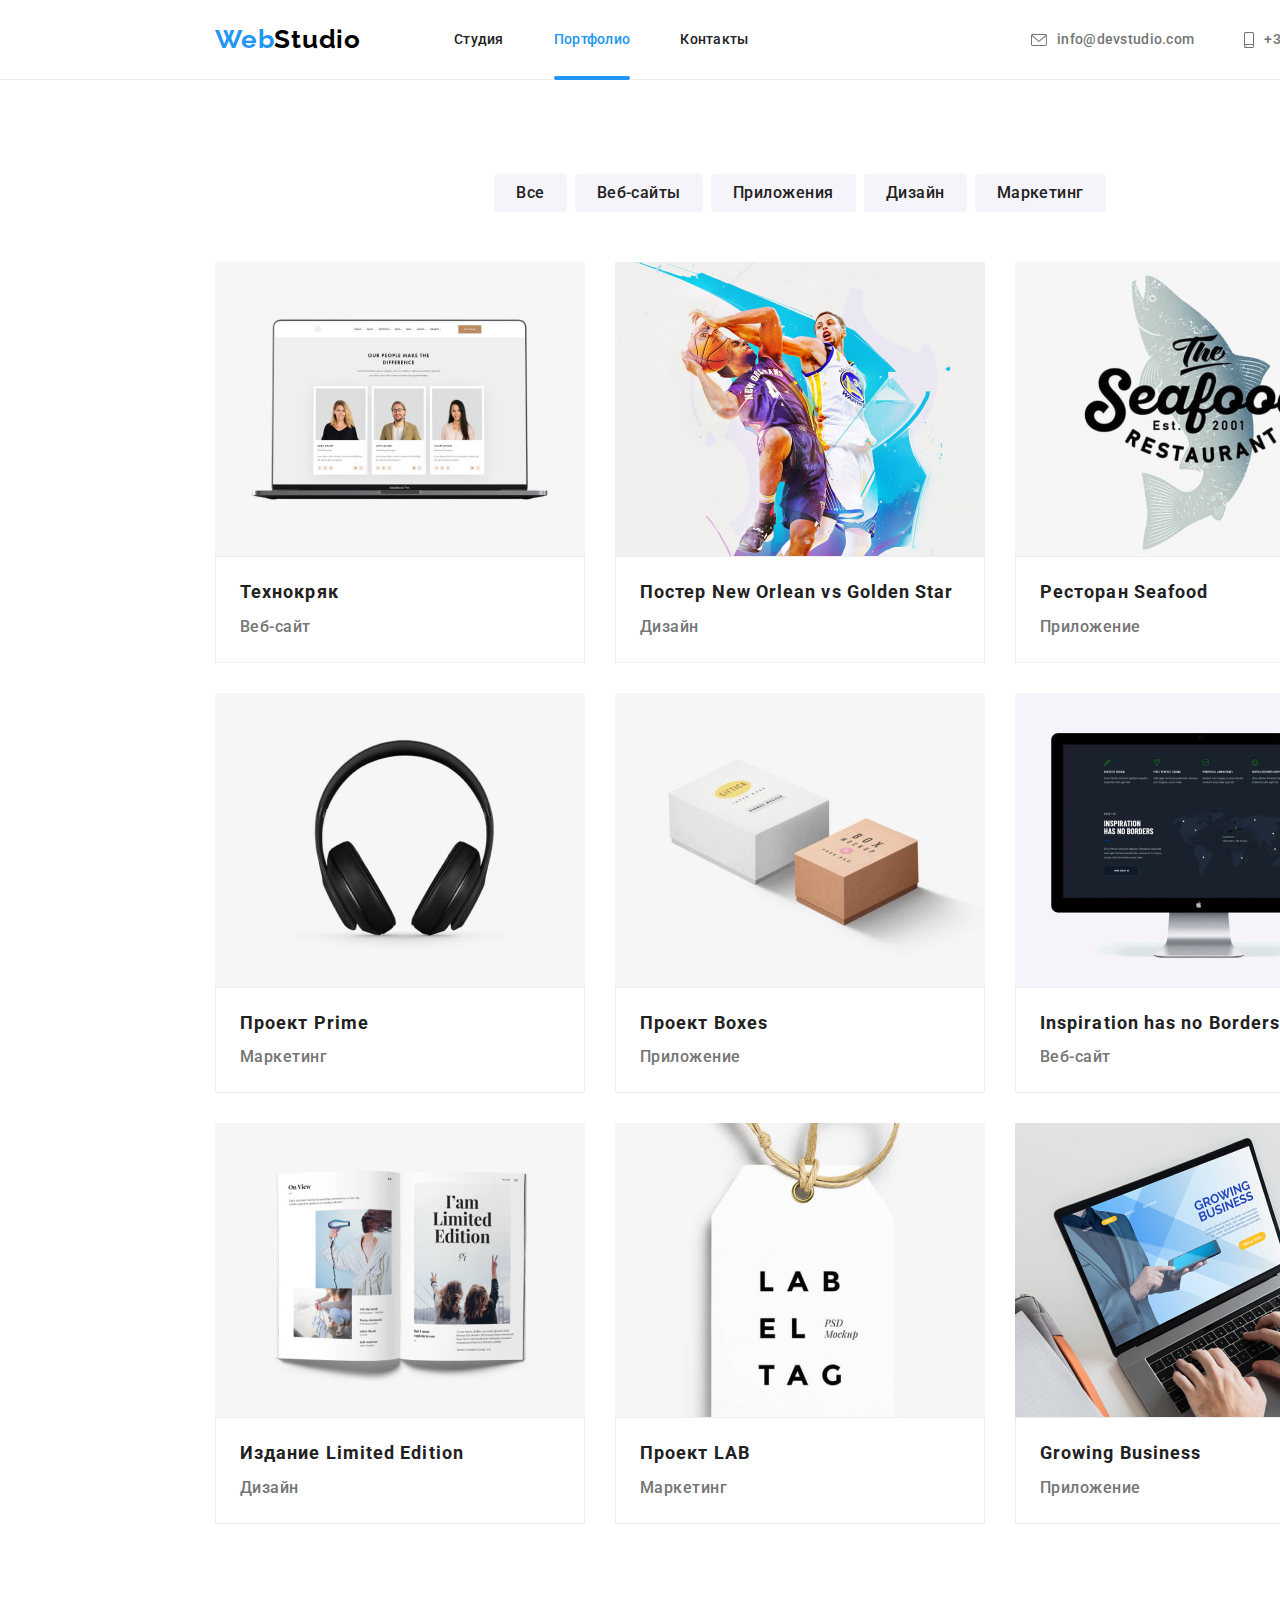
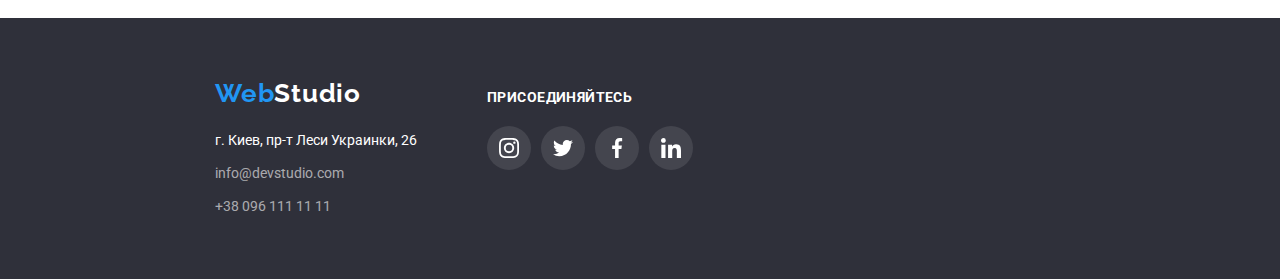
==== portfolio.html @ 00b9d4d2 "Initial commit" ====
<!DOCTYPE html>
<html lang="ru">
  <head>
    <meta charset="UTF-8" />
    <meta http-equiv="X-UA-Compatible" content="IE=edge" />
    <meta name="viewport" content="width=device-width, initial-scale=1.0" />
    <link rel="preconnect" href="https://fonts.googleapis.com" />
    <link rel="preconnect" href="https://fonts.gstatic.com" crossorigin />
    <!-- Нормализатор -->
    <link
      rel="stylesheet"
      href="https://cdn.jsdelivr.net/npm/modern-normalize@1.1.0/modern-normalize.min.css"
    />
    <!-- Шрифты -->
    <link
      href="https://fonts.googleapis.com/css2?family=Raleway:wght@700&family=Roboto:wght@400;500;700;900&display=swap"
      rel="stylesheet"
    />
    <!-- Кастомные стили -->
    <link rel="stylesheet" href="./css/styles.css" />
    <title>portfolio</title>
  </head>
  <!-- Контент -->
  <body>
    <!-- Портфолио Шапка -->
    <header class="header">
      <div class="container head-container">
        <!-- Лого -->
        <a class="logo head-logo" href="./index.html"
          >Web<span class="logo-head-studio">Studio</span></a
        >
        <!-- Навигация -->
        <nav class="header-navigation">
          <ul class="header-nav-list">
            <li class="header-nav-item">
              <a class="header-nav-link" href="./index.html">Студия</a>
            </li>
            <li class="header-nav-item">
              <a class="header-nav-link nav-main" href="./portfolio.html"
                >Портфолио</a
              >
            </li>
            <li class="header-nav-item">
              <a class="header-nav-link" href="#">Контакты</a>
            </li>
          </ul>
        </nav>
        <!-- Контакты -->
        <ul class="header-contacts">
          <li class="contacts-item">
            <a class="contacts-link" href="mailto:info@devstudio.com"
              ><svg class="icon" width="16" height="12">
                <use href="./images/icons.svg#icon-mail"></use>
              </svg>
              <span class="contacts-text">info@devstudio.com</span></a
            >
          </li>
          <li class="conyacts-item">
            <a class="contacts-link" href="tel:+380961111111">
              <svg class="icon" width="10" height="16">
                <use href="./images/icons.svg#icon-smartphone"></use>
              </svg>
              <span class="contacts-text">+38 096 111 11 11</span></a
            >
          </li>
        </ul>
      </div>
    </header>
    <!-- Портфолио Главная -->
    <main>
      <section class="section">
        <div class="container">
          <h1 class="hidden-title">Наши проекты</h1>
          <!-- Портфолио фильтры -->
          <ul class="portf-filter-list">
            <li class="portf-filter-item">
              <button class="button filter-button">Все</button>
            </li>
            <li class="portf-filter-item">
              <button class="button filter-button">Веб-сайты</button>
            </li>
            <li class="portf-filter-item">
              <button class="button filter-button">Приложения</button>
            </li>
            <li class="portf-filter-item">
              <button class="button filter-button">Дизайн</button>
            </li>
            <li class="portf-filter-item">
              <button class="button filter-button">Маркетинг</button>
            </li>
          </ul>
          <!-- Портфолио проекты -->
          <ul class="portf-project-list">
            <li class="portf-project-item">             
              <a href="" class="portf-project-link">
                <div class="portf-thumb">
                  <img
                    src="./images/portfolio-img/portf-1.jpg"
                    alt="Технокряк"
                    width="370px"
                    height="294px"
                  />
                  <p class="portf-view-text">
                    Ресурс предлагает комплексные предложения с разным уровнем
                    функционала и сервисов. Все это позволит посетителю получить
                    исчерпывающие сведения &nbsp; &nbsp; &nbsp; &nbsp; &nbsp;
                    &nbsp; &nbsp; о компании или частном лице.
                  </p>
                </div>
                <div class="portf-text-box">
                  <h2 class="portf-project-name">Технокряк</h2>
                  <p class="portf-project-class">Веб-сайт</p>
                </div></a
              >
            </li>
            <li class="portf-project-item">
              <a href="" class="portf-project-link">
                <img
                class="portf-img"
                src="./images/portfolio-img/portf-2.jpg"
                alt="Постер New Orlean vs Golden Star"
                width="370px"
                height="294px"
              />
                <div class="portf-text-box">
                  <h2 class="portf-project-name">
                    Постер New Orlean vs Golden Star
                  </h2>
                  <p class="portf-project-class">Дизайн</p>
                </div></a
              >
            </li>
            <li class="portf-project-item">
              <a href="" class="portf-project-link">
                <img
                class="portf-img"
                src="./images/portfolio-img/portf-3.jpg"
                alt="Ресторан Seafood"
                width="370px"
                height="294px"
              />
                <div class="portf-text-box">
                  <h2 class="portf-project-name">Ресторан Seafood</h2>
                  <p class="portf-project-class">Приложение</p>
                </div></a
              >
            </li>
            <li class="portf-project-item">
              <a href="" class="portf-project-link">
                <img
                class="portf-img"
                src="./images/portfolio-img/portf-4.jpg"
                alt="Проект Prime"
                width="370px"
                height="294px"
              />
                <div class="portf-text-box">
                  <h2 class="portf-project-name">Проект Prime</h2>
                  <p class="portf-project-class">Маркетинг</p>
                </div></a
              >
            </li>
            <li class="portf-project-item">
             <a href="" class="portf-project-link">
              <img
              class="portf-img"
              src="./images/portfolio-img/portf-5.jpg"
              alt="Проект Boxes"
              width="370px"
              height="294px"
            />
                <div class="portf-text-box">
                  <h2 class="portf-project-name">Проект Boxes</h2>
                  <p class="portf-project-class">Приложение</p>
                </div></a
              >
            </li>
            <li class="portf-project-item">
              <a href="" class="portf-project-link">
                <img
                class="portf-img"
                src="./images/portfolio-img/portf-6.jpg"
                alt="Inspiration has no Borders"
                width="370px"
                height="294px"
              />
                <div class="portf-text-box">
                  <h2 class="portf-project-name">Inspiration has no Borders</h2>
                  <p class="portf-project-class">Веб-сайт</p>
                </div></a
              >
            </li>
            <li class="portf-project-item">
              <a href="" class="portf-project-link">
                <img
                class="portf-img"
                src="./images/portfolio-img/portf-7.jpg"
                alt="Издание Limited Edition"
                width="370px"
                height="294px"
              />
                <div class="portf-text-box">
                  <h2 class="portf-project-name">Издание Limited Edition</h2>
                  <p class="portf-project-class">Дизайн</p>
                </div></a
              >
            </li>
            <li class="portf-project-item">
              <a href="" class="portf-project-link">
                <img
                class="portf-img"
                src="./images/portfolio-img/portf-8.jpg"
                alt="Проект LAB"
                width="370px"
                height="294px"
              />
                <div class="portf-text-box">
                  <h2 class="portf-project-name">Проект LAB</h2>
                  <p class="portf-project-class">Маркетинг</p>
                </div></a
              >
            </li>
            <li class="portf-project-item">
              <a href="" class="portf-project-link">
                <img
                class="portf-img"
                src="./images/portfolio-img/portf-9.jpg"
                alt="Growing Business"
                width="370px"
                height="294px"
              />
                <div class="portf-text-box">
                  <h2 class="portf-project-name">Growing Business</h2>
                  <p class="portf-project-class">Приложение</p>
                </div></a
              >
            </li>
          </ul>
        </div>
      </section>
    </main>
    <!-- Портфолио подвал -->
    <footer class="footer">
      <div class="container footer-box">
        <!-- Лого -->
        <div>
          <a class="logo" href="./index.html"
            >Web<span class="logo-foot-studio">Studio</span></a
          >
          <!-- Адрес и контакты -->
          <address class="adress-box">
            <ul class="adress-list">
              <li class="adress-item">
                <a
                  class="address-map"
                  href="https://goo.gl/maps/QXmDGy41mX6i24PM6"
                  >г. Киев, пр-т Леси Украинки, 26</a
                >
              </li>
              <li class="adress-item">
                <a class="address-cont" href="mailto:info@devstudio.com"
                  >info@devstudio.com</a
                >
              </li>
              <li class="adress-item">
                <a class="address-cont" href="tel:+380961111111"
                  >+38 096 111 11 11</a
                >
              </li>
            </ul>
          </address>
        </div>
        <!-- Наши соц. сети -->
        <div class="foot-soc-box">
          <h3 class="foot-soc-title">присоединяйтесь</h3>
          <ul class="social-foot-list">
            <li class="social-item">
              <a class="social-foot-link" href="">
                <svg class="icon" width="20" height="20">
                  <use href="./images/icons.svg#icon-instagram"></use>
                </svg>
              </a>
            </li>
            <li class="social-item">
              <a class="social-foot-link" href="">
                <svg class="icon" width="20" height="20">
                  <use href="./images/icons.svg#icon-twitter"></use>
                </svg>
              </a>
            </li>
            <li class="social-item">
              <a class="social-foot-link" href="">
                <svg class="icon" width="20" height="20">
                  <use href="./images/icons.svg#icon-facebook"></use>
                </svg>
              </a>
            </li>
            <li class="social-item">
              <a class="social-foot-link" href="">
                <svg class="icon" width="20" height="20">
                  <use href="./images/icons.svg#icon-linkedin"></use>
                </svg>
              </a>
            </li>
          </ul>
        </div>
      </div>
    </footer>
  </body>
</html>
---- css/styles.css ----
*,
*::before,
*::after {
  box-sizing: border-box;
}
body {
  font-family: 'Roboto', sans-serif;
  min-width: 1600px;
  margin: 0px;
}
:root {
  --main-color: #212121;
  --sec-color: #757575;
  --anim-fast: 250ms cubic-bezier(0.4, 0, 0.2, 1);
}
a {
  text-decoration: none;
}
ul {
  margin: 0;
  padding: 0;
  list-style: none;
  list-style-type: none;
}
h1,
h2,
h3,
p {
  margin: 0;
}
.button {
  display: block;
  border: 0;
  cursor: pointer;
}
.section {
  padding-top: 94px;
  padding-bottom: 94px;
}
.container {
  width: 1200px;
  margin-left: auto;
  margin-right: auto;
  padding-left: 15px;
  padding-right: 15px;
}
img {
  display: block;
  max-width: 100%;
  height: auto;
}
.hidden-title {
  display: none;
}
/* Логотип */
.logo {
  font-family: Raleway;
  font-weight: 700;
  font-size: 26px;
  line-height: 1.2;
  letter-spacing: 0.03em;
  color: #2196f3;
}
.head-logo {
  margin-right: 93px;
}
/* Стили Шапки */
.header {
  display: flex;
  height: 80px;
  border-bottom: 1px solid rgba(236, 236, 236, 1);
}
.head-container {
  display: flex;
  align-items: center;
}

/* Шапка Логотип */
.logo-head-studio {
  color: #000000;
}
/* Шапка Навигация */
.header-nav-list {
  display: flex;
  padding-left: 0px;
  margin: 0px;
}
.header-nav-item {
  margin-right: 50px;
}
.header-nav-item:last-child {
  margin-right: 0px;
}
.header-nav-link {
  display: block;
  position: relative;
  padding: 32px 0;
  font-weight: 500;
  font-size: 14px;
  line-height: 1.15;
  letter-spacing: 0.02em;
  color: var(--main-color);
  transition: color var(--anim-fast);
}
.header-nav-link::after {
  position: absolute;
  bottom: 0;
  right: 0;
  content: '';
  display: block;
  height: 4px;
  width: 0;
  background-color: #2196f3;
  transition: width var(--anim-fast);
  border-radius: 2px;
}
.header-nav-link:hover::after {
  width: 100%;
  left: 0;
}
.header-nav-link:hover,
.header-nav-link:focus {
  color: #2196f3;
}
.nav-main {
  color: #2196f3;
}
.nav-main::after {
  position: absolute;
  bottom: 0;
  left: 0;
  content: '';
  display: block;
  width: 100%;
  height: 4px;
  background-color: #2196f3;
  border-radius: 2px;
}
/* Шапка Контакты */
.header-contacts {
  display: flex;
  align-items: center;
  padding: 0px;
  margin-left: auto;
}
.contacts-item:not(:last-child) {
  margin-right: 50px;
}
.contacts-link {
  display: flex;
  align-items: center;
  font-weight: 500;
  font-size: 14px;
  line-height: 1.15;
  letter-spacing: 0.02em;
  color: var(--sec-color);
  transition: color var(--anim-fast);
}
.header-contacts .icon {
  fill: currentColor;
  margin-right: 10px;
}
.contacts-link:hover,
.contacts-link:focus {
  color: #2196f3;
}
/* Стили главной страницы */
/* Заказать услугу */
.hero {
  max-width: 1600px;
  margin-left: auto;
  margin-right: auto;
  background-color: #c4c4c4;
  background-image: linear-gradient(
      rgba(47, 48, 58, 0.4),
      rgba(47, 48, 58, 0.4)
    ),
    url(../images/hero-img/heroweb.jpg);
  background-repeat: no-repeat;
  background-position: center;
  background-size: cover;
  padding: 200px 0;
}

.hero-title {
  margin-left: auto;
  margin-right: auto;
  font-weight: 900;
  font-size: 44px;
  line-height: 1.37;
  text-align: center;
  letter-spacing: 0.06em;
  text-transform: uppercase;
  color: #ffffff;
  width: 696px;
}
.hero-button {
  margin-top: 30px;
  margin-left: auto;
  margin-right: auto;
  padding: 10px 32px;
  font-weight: 700;
  font-size: 16px;
  line-height: 1.87;
  letter-spacing: 0.06em;
  color: #ffffff;
  background-color: #2196f3;
  box-shadow: 0px 4px 4px rgba(0, 0, 0, 0.15);
  border-radius: 4px;
}
/* Почему мы */
.whyme-list {
  display: flex;
  justify-content: center;
}
.whyme-item {
  width: 270px;
}
.whyme-item:not(:last-child) {
  margin-right: 30px;
}
.whyme-icon-box {
  width: 270px;
  height: 120px;
  display: flex;
  justify-content: center;
  align-items: center;
  background: #f5f4fa;
  border-radius: 4px;
  margin-bottom: 30px;
}
.whyme-item-title {
  font-weight: 700;
  font-size: 14px;
  line-height: 1.14;
  text-transform: uppercase;
  color: var(--main-color);
  margin-bottom: 10px;
}
.whyme-text {
  font-size: 14px;
  line-height: 1.71;
  letter-spacing: 0.03em;
  color: var(--sec-color);
}
/* Чем занимаемся */
.whatdo {
  padding-top: 0px;
}
.whatdo-title {
  font-weight: 700;
  font-size: 36px;
  line-height: 1.16;
  text-align: center;
  letter-spacing: 0.03em;
  margin-bottom: 50px;
}
.whatdo-list {
  display: flex;
  padding: 0px;
  margin: 0px;
}
.whatdo-item {
  position: relative;
}
.whatdo-item:not(:last-child) {
  margin-right: 30px;
}
.whatdo-text {
  position: absolute;
  display: flex;
  align-items: center;
  justify-content: center;
  bottom: 0;
  left: 0;
  width: 100%;
  height: 70px;
  background-color: rgba(47, 48, 58, 0.8);
  font-weight: 700;
  font-size: 14px;
  line-height: 1.14;
  text-align: center;
  letter-spacing: 0.03em;
  text-transform: uppercase;
  color: #ffffff;
}
/* Наша команда */
.team {
  background-color: #f5f4fa;
}
.team-title {
  margin-bottom: 50px;
  font-weight: 700;
  font-size: 36px;
  line-height: 1.16;
  text-align: center;
  letter-spacing: 0.03em;
  color: var(--main-color);
}
.team-list {
  display: flex;
  justify-content: center;
  font-size: 16px;
  line-height: 1.18;
  text-align: center;
  letter-spacing: 0.03em;
  color: var(--sec-color);
}
.team-item {
  width: 270px;
  background-color: #ffffff;
  box-shadow: 0px 1px 3px rgba(0, 0, 0, 0.12), 0px 1px 1px rgba(0, 0, 0, 0.14),
    0px 2px 1px rgba(0, 0, 0, 0.2);
  border-radius: 0px 0px 4px 4px;
}
.team-item:not(:last-child) {
  margin-right: 30px;
}
.team-name {
  margin-bottom: 10px;
  font-weight: 500;
  font-size: 16px;
  text-align: center;
  letter-spacing: 0.03em;
  color: #212121;
}
.team-box {
  padding-top: 30px;
  padding-bottom: 30px;
}
.social-list {
  margin-top: 16px;
  display: flex;
  align-items: center;
  justify-content: center;
}
.social-item:not(:last-child) {
  margin-right: 10px;
}
.social-link {
  display: flex;
  align-items: center;
  justify-content: center;
  width: 44px;
  height: 44px;
  background-color: #ffffff;
  border-radius: 50%;
  color: #afb1b8;
  transition: color var(--anim-fast), background-color var(--anim-fast);
}
.social-link:hover,
.social-link:focus {
  color: #ffffff;
  background-color: #2196f3;
}
.social-list .icon {
  fill: currentColor;
}
/* Стили "наши клиенты" */
.clients-title {
  font-weight: 700;
  font-size: 36px;
  line-height: 1.16;
  text-align: center;
  letter-spacing: 0.03em;
  margin-bottom: 50px;
}
.clients-list {
  display: flex;
  align-items: center;
}
.clients-item:not(:last-child) {
  margin-right: 30px;
}
.clients-link {
  display: flex;
  align-items: center;
  justify-content: center;
  width: 170px;
  height: 92px;
  color: #afb1b8;
  background-color: #ffffff;
  border: 1px solid #afb1b8;
  border-radius: 4px;
  transition: color var(--anim-fast), border var(--anim-fast);
}
.clients-link:hover,
.clients-link:focus {
  color: #2196f3;
  border: 1px solid #2196f3;
}
.clients-list .icon {
  fill: currentColor;
}
/* Стили Портфолио */

/* Портфолио фильтр */
.portf-filter-list {
  margin-bottom: 50px;
  display: flex;
  justify-content: center;
}
.portf-filter-item:not(:last-child) {
  margin-right: 8px;
}
.filter-button {
  padding: 6px 22px;
  font-weight: 500;
  font-size: 16px;
  line-height: 1.62;
  text-align: center;
  letter-spacing: 0.03em;
  color: var(--main-color);
  background-color: #f5f4fa;
  border-radius: 4px;
  transition: color var(--anim-fast), background-color var(--anim-fast),
    box-shadow var(--anim-fast);
}
.filter-button:hover,
.filter-button:focus {
  background-color: #2196f3;
  color: #ffffff;
  box-shadow: 0px 3px 1px rgba(0, 0, 0, 0.1), 0px 1px 2px rgba(0, 0, 0, 0.08),
    0px 2px 2px rgba(0, 0, 0, 0.12);
}

/* Портфолио проекты */
.portf-project-list {
  display: flex;
  flex-wrap: wrap;
}
.portf-project-item {
  width: 370px;
}
.portf-project-item:not(:nth-last-child(-n + 3)) {
  margin-bottom: 30px;
}
.portf-project-item:not(:nth-child(3n)) {
  margin-right: 30px;
}
.portf-thumb {
  position: relative;
  overflow: hidden;
}
.portf-text-box {
  background-color: rgba(255, 255, 255, 1);
  border: 1px solid rgba(238, 238, 238, 1);
  padding: 20px 24px;
}
.portf-project-name {
  font-weight: 700;
  font-size: 18px;
  line-height: 1.71;
  letter-spacing: 0.06em;
  color: var(--main-color);
  margin-bottom: 4px;
}
.portf-project-class {
  font-weight: 500;
  font-size: 16px;
  line-height: 1.87;
  letter-spacing: 0.03em;
  color: var(--sec-color);
}
.portf-project-link {
  display: block;
  transition: box-shadow var(--anim-fast);
}
.portf-view-text {
  display: flex;
  align-items: center;
  justify-content: center;
  padding: 63px 24px;
  position: absolute;
  left: 0;
  bottom: 0;
  width: 100%;
  height: 100%;
  font-weight: 400;
  font-size: 18px;
  line-height: 1.56;
  letter-spacing: 0.03em;
  color: #ffffff;
  background-color: rgba(33, 150, 243, 0.9);
  transform: translateY(100%);
  transition: transform var(--anim-fast);
}
.portf-project-link:focus .portf-text-box,
.portf-project-link:hover .portf-text-box {
  box-shadow: 0px 1px 1px rgba(0, 0, 0, 0.12), 0px 4px 4px rgba(0, 0, 0, 0.06),
    1px 4px 6px rgba(0, 0, 0, 0.16);
}
.portf-project-link:hover .portf-view-text {
  transform: translateY(0);
}
/* Стили Подвала */
.footer {
  padding-top: 60px;
  padding-bottom: 60px;
  background-color: #2f303a;
}
.footer-box {
  display: flex;
  align-items: baseline;
}
/* Подвал логотип цвет */
.logo-foot-studio {
  color: #ffffff;
}
/* Подвал адрес и контакты */
.adress-box {
  margin-top: 20px;
}
.adress-item {
  font-style: normal;
  font-weight: 400;
  font-size: 14px;
  line-height: 1.7;
}
.adress-item:not(:last-child) {
  margin-bottom: 9px;
}
.address-map {
  color: #ffffff;
}
.address-cont {
  color: rgba(255, 255, 255, 0.6);
}
/* Подвал социалка */
.foot-soc-box {
  margin-left: 70px;
}
.foot-soc-title {
  font-weight: 700;
  font-size: 14px;
  line-height: 1.14;
  letter-spacing: 0.03em;
  text-transform: uppercase;
  color: #ffffff;
  margin-bottom: 20px;
}
.social-foot-list {
  display: flex;
  align-items: center;
}
.social-foot-link {
  display: flex;
  align-items: center;
  justify-content: center;
  width: 44px;
  height: 44px;
  background: rgba(255, 255, 255, 0.1);
  border-radius: 50%;
  color: #ffffff;
  transition: color var(--anim-fast), background-color var(--anim-fast);
}
.social-foot-link:hover,
.social-foot-link:focus {
  color: #ffffff;
  background-color: #2196f3;
}
.social-foot-list .icon {
  fill: currentColor;
}
/* Модальное окно */
.modal-backdrop {
  position: fixed;
  width: 100vw;
  height: 100vh;
  top: 0;
  left: 50%;
  transform: translateX(-50%);
  background-color: rgba(0, 0, 0, 0.2);
  opacity: 1;
  visibility: visible;
  pointer-events: auto;
  transition: opacity var(--anim-fast), visibility var(--anim-fast);
}
.modal-backdrop.is-hidden {
  opacity: 0;
  visibility: hidden;
  pointer-events: none;
}
.modal-wrapper {
  position: absolute;
  top: 50%;
  left: 50%;
  transform: translate(-50%, -50%);
  width: 528px;
  height: 581px;
  background-color: #ffffff;
  box-shadow: 0px 1px 3px rgba(0, 0, 0, 0.12), 0px 1px 1px rgba(0, 0, 0, 0.14),
    0px 2px 1px rgba(0, 0, 0, 0.2);
  border-radius: 4px;
}
.modal-btn {
  position: absolute;
  top: 8px;
  right: 8px;
  border-radius: 50%;
  background-color: #ffffff;
  border: 1px solid rgba(0, 0, 0, 0.1);
}
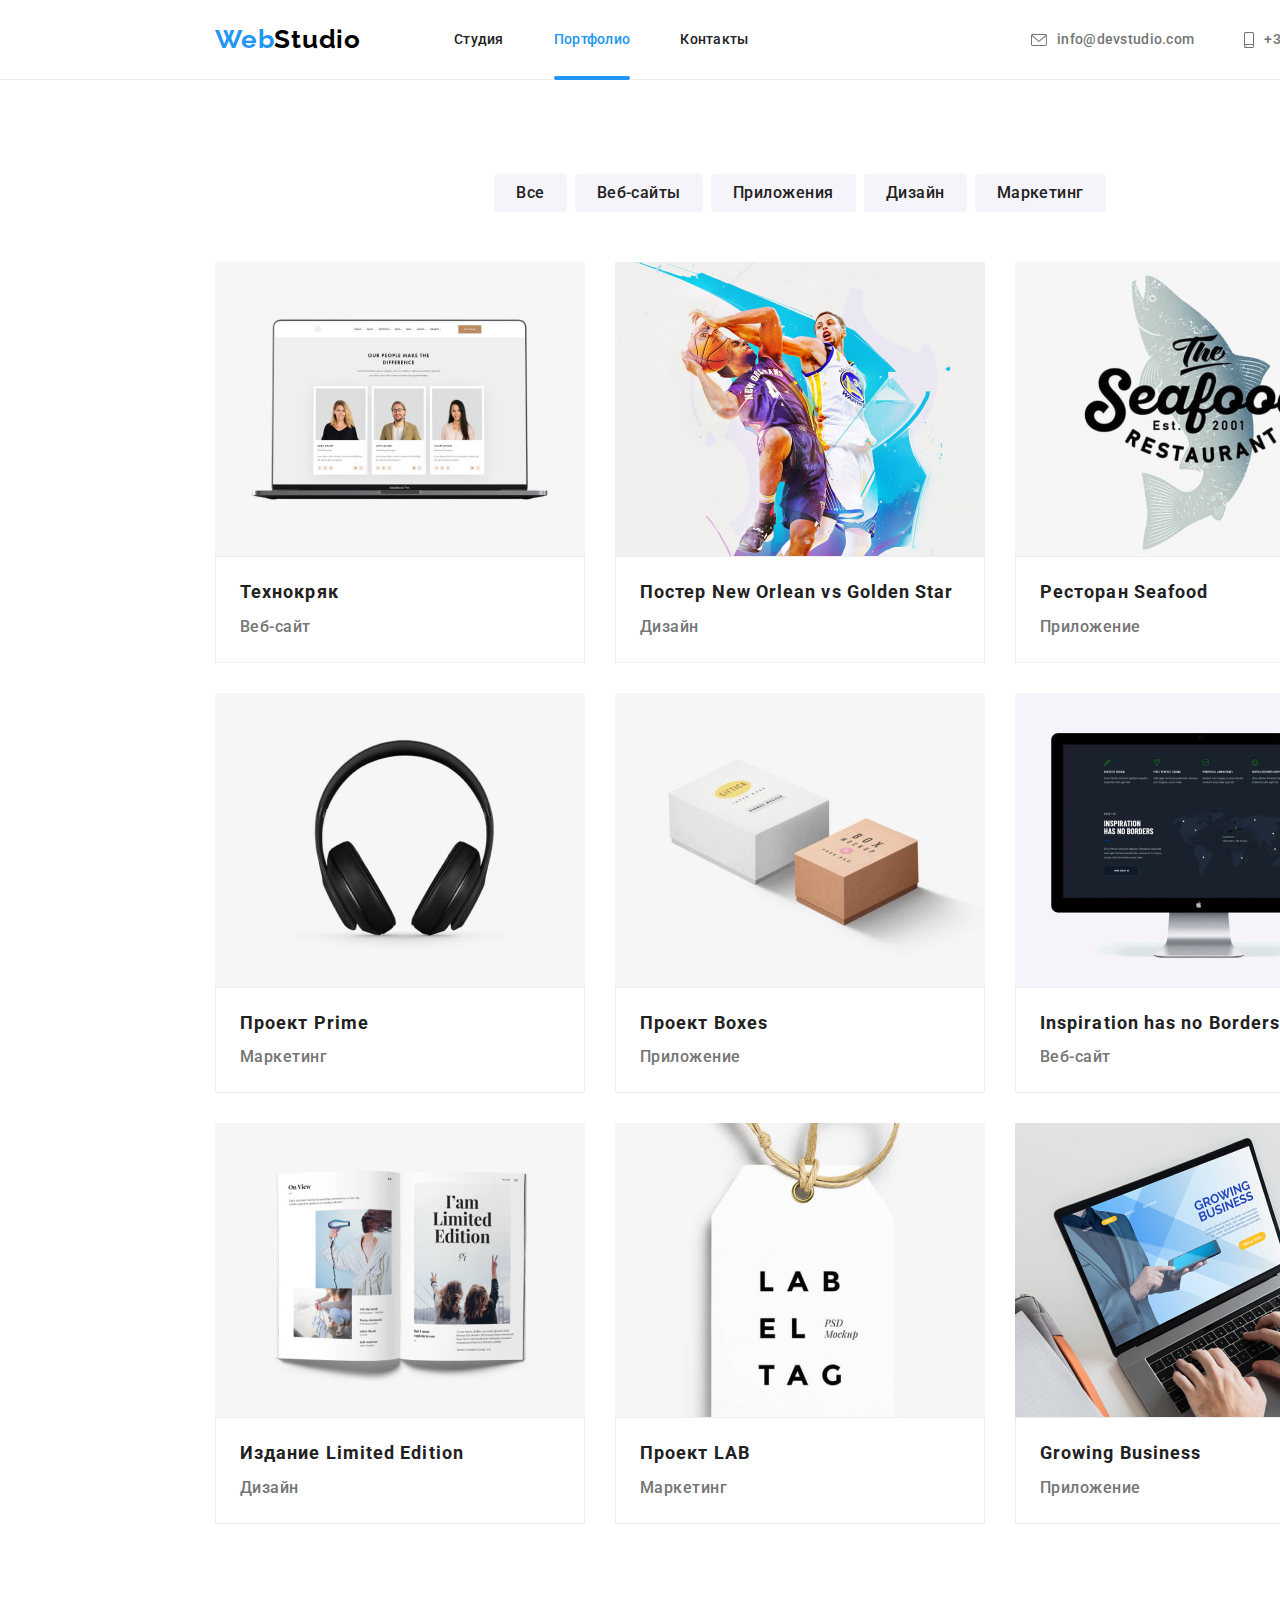
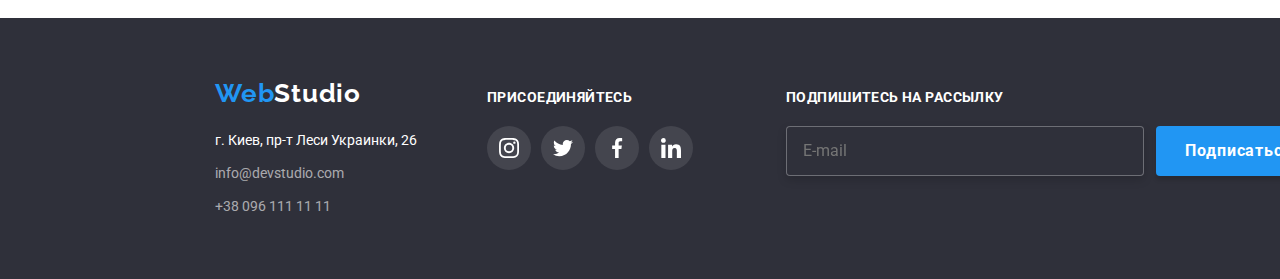
==== commit 2b84c823: "asd" ====
--- a/portfolio.html
+++ b/portfolio.html
@@ -115,6 +115,7 @@
             </li>
             <li class="portf-project-item">
               <a href="" class="portf-project-link">
+                <div class="portf-thumb">
                 <img
                 class="portf-img"
                 src="./images/portfolio-img/portf-2.jpg"
@@ -122,6 +123,8 @@
                 width="370px"
                 height="294px"
               />
+              <p class="portf-view-text"></p>
+            </div>
                 <div class="portf-text-box">
                   <h2 class="portf-project-name">
                     Постер New Orlean vs Golden Star
@@ -132,6 +135,7 @@
             </li>
             <li class="portf-project-item">
               <a href="" class="portf-project-link">
+                <div class="portf-thumb">
                 <img
                 class="portf-img"
                 src="./images/portfolio-img/portf-3.jpg"
@@ -139,6 +143,9 @@
                 width="370px"
                 height="294px"
               />
+              
+                <p class="portf-view-text"></p>
+              </div>
                 <div class="portf-text-box">
                   <h2 class="portf-project-name">Ресторан Seafood</h2>
                   <p class="portf-project-class">Приложение</p>
@@ -147,6 +154,7 @@
             </li>
             <li class="portf-project-item">
               <a href="" class="portf-project-link">
+                <div class="portf-thumb">
                 <img
                 class="portf-img"
                 src="./images/portfolio-img/portf-4.jpg"
@@ -154,6 +162,9 @@
                 width="370px"
                 height="294px"
               />
+              
+                <p class="portf-view-text"></p>
+              </div>
                 <div class="portf-text-box">
                   <h2 class="portf-project-name">Проект Prime</h2>
                   <p class="portf-project-class">Маркетинг</p>
@@ -162,6 +173,7 @@
             </li>
             <li class="portf-project-item">
              <a href="" class="portf-project-link">
+              <div class="portf-thumb">
               <img
               class="portf-img"
               src="./images/portfolio-img/portf-5.jpg"
@@ -169,6 +181,9 @@
               width="370px"
               height="294px"
             />
+            
+              <p class="portf-view-text"></p>
+            </div>
                 <div class="portf-text-box">
                   <h2 class="portf-project-name">Проект Boxes</h2>
                   <p class="portf-project-class">Приложение</p>
@@ -177,6 +192,7 @@
             </li>
             <li class="portf-project-item">
               <a href="" class="portf-project-link">
+                <div class="portf-thumb">
                 <img
                 class="portf-img"
                 src="./images/portfolio-img/portf-6.jpg"
@@ -184,6 +200,9 @@
                 width="370px"
                 height="294px"
               />
+              
+                <p class="portf-view-text"></p>
+              </div>
                 <div class="portf-text-box">
                   <h2 class="portf-project-name">Inspiration has no Borders</h2>
                   <p class="portf-project-class">Веб-сайт</p>
@@ -192,6 +211,7 @@
             </li>
             <li class="portf-project-item">
               <a href="" class="portf-project-link">
+                <div class="portf-thumb">
                 <img
                 class="portf-img"
                 src="./images/portfolio-img/portf-7.jpg"
@@ -199,6 +219,9 @@
                 width="370px"
                 height="294px"
               />
+              
+                <p class="portf-view-text"></p>
+              </div>
                 <div class="portf-text-box">
                   <h2 class="portf-project-name">Издание Limited Edition</h2>
                   <p class="portf-project-class">Дизайн</p>
@@ -207,6 +230,7 @@
             </li>
             <li class="portf-project-item">
               <a href="" class="portf-project-link">
+                <div class="portf-thumb">
                 <img
                 class="portf-img"
                 src="./images/portfolio-img/portf-8.jpg"
@@ -214,6 +238,8 @@
                 width="370px"
                 height="294px"
               />
+                <p class="portf-view-text"></p>
+              </div>
                 <div class="portf-text-box">
                   <h2 class="portf-project-name">Проект LAB</h2>
                   <p class="portf-project-class">Маркетинг</p>
@@ -222,6 +248,7 @@
             </li>
             <li class="portf-project-item">
               <a href="" class="portf-project-link">
+                <div class="portf-thumb">
                 <img
                 class="portf-img"
                 src="./images/portfolio-img/portf-9.jpg"
@@ -229,6 +256,8 @@
                 width="370px"
                 height="294px"
               />
+                <p class="portf-view-text"></p>
+              </div>
                 <div class="portf-text-box">
                   <h2 class="portf-project-name">Growing Business</h2>
                   <p class="portf-project-class">Приложение</p>
@@ -244,65 +273,78 @@
       <div class="container footer-box">
         <!-- Лого -->
         <div>
-          <a class="logo" href="./index.html"
-            >Web<span class="logo-foot-studio">Studio</span></a
-          >
-          <!-- Адрес и контакты -->
-          <address class="adress-box">
-            <ul class="adress-list">
-              <li class="adress-item">
-                <a
-                  class="address-map"
-                  href="https://goo.gl/maps/QXmDGy41mX6i24PM6"
-                  >г. Киев, пр-т Леси Украинки, 26</a
-                >
-              </li>
-              <li class="adress-item">
-                <a class="address-cont" href="mailto:info@devstudio.com"
-                  >info@devstudio.com</a
-                >
-              </li>
-              <li class="adress-item">
-                <a class="address-cont" href="tel:+380961111111"
-                  >+38 096 111 11 11</a
-                >
-              </li>
-            </ul>
-          </address>
+        <a class="logo" href="./index.html"
+          >Web<span class="logo-foot-studio">Studio</span></a
+        >
+        <!-- Адрес и контакты -->
+        <address class="adress-box">
+          <ul class="adress-list">
+            <li class="adress-item">
+              <a
+                class="address-map"
+                href="https://goo.gl/maps/QXmDGy41mX6i24PM6"
+                >г. Киев, пр-т Леси Украинки, 26</a
+              >
+            </li>
+            <li class="adress-item">
+              <a class="address-cont" href="mailto:info@devstudio.com"
+                >info@devstudio.com</a
+              >
+            </li>
+            <li class="adress-item">
+              <a class="address-cont" href="tel:+380961111111"
+                >+38 096 111 11 11</a
+              >
+            </li>
+          </ul>
+        </address>
         </div>
         <!-- Наши соц. сети -->
         <div class="foot-soc-box">
           <h3 class="foot-soc-title">присоединяйтесь</h3>
-          <ul class="social-foot-list">
-            <li class="social-item">
-              <a class="social-foot-link" href="">
-                <svg class="icon" width="20" height="20">
-                  <use href="./images/icons.svg#icon-instagram"></use>
-                </svg>
-              </a>
-            </li>
-            <li class="social-item">
-              <a class="social-foot-link" href="">
-                <svg class="icon" width="20" height="20">
-                  <use href="./images/icons.svg#icon-twitter"></use>
-                </svg>
-              </a>
-            </li>
-            <li class="social-item">
-              <a class="social-foot-link" href="">
-                <svg class="icon" width="20" height="20">
-                  <use href="./images/icons.svg#icon-facebook"></use>
-                </svg>
-              </a>
-            </li>
-            <li class="social-item">
-              <a class="social-foot-link" href="">
-                <svg class="icon" width="20" height="20">
-                  <use href="./images/icons.svg#icon-linkedin"></use>
-                </svg>
-              </a>
-            </li>
-          </ul>
+        <ul class="social-foot-list">
+                <li class="social-item">
+                  <a class="social-foot-link" href="">
+                    <svg class="icon" width="20" height="20">
+                      <use href="./images/icons.svg#icon-instagram"></use>
+                    </svg>
+                  </a>
+                </li>
+                <li class="social-item">
+                  <a class="social-foot-link" href="">
+                    <svg class="icon" width="20" height="20">
+                      <use href="./images/icons.svg#icon-twitter"></use>
+                    </svg>
+                  </a>
+                </li>
+                <li class="social-item">
+                  <a class="social-foot-link" href="">
+                    <svg class="icon" width="20" height="20">
+                      <use href="./images/icons.svg#icon-facebook"></use>
+                    </svg>
+                  </a>
+                </li>
+                <li class="social-item">
+                  <a class="social-foot-link" href="">
+                    <svg class="icon" width="20" height="20">
+                      <use href="./images/icons.svg#icon-linkedin"></use>
+                    </svg>
+                  </a>
+                </li>
+              </ul>
+        </div>
+        <div class="footer-sub-box">
+          <h3 class="footer-sub-title">Подпишитесь на рассылку</h3>
+          <form name="subscribe-form" class="footer-subscribe" autocomplete="on">
+            <label class="footer-label">
+              <input type="email" name="subscribe-email" class="footer-input" placeholder="E-mail">
+            </label>
+            <button class="button subscribe-btn" tipe="submit">Подписаться
+              <svg class="icon" width="24" height="24">
+              <use href="./images/icons.svg#icon-send"></use>
+            </svg>
+            </button>
+          </form>
         </div>
       </div>
     </footer>
--- a/css/styles.css
+++ b/css/styles.css
@@ -11,6 +11,7 @@
 :root {
   --main-color: #212121;
   --sec-color: #757575;
+  --hover-color: #2196F3;
   --anim-fast: 250ms cubic-bezier(0.4, 0, 0.2, 1);
 }
 a {
@@ -59,7 +60,7 @@
   font-size: 26px;
   line-height: 1.2;
   letter-spacing: 0.03em;
-  color: #2196f3;
+  color: var(--hover-color);
 }
 .head-logo {
   margin-right: 93px;
@@ -110,7 +111,7 @@
   display: block;
   height: 4px;
   width: 0;
-  background-color: #2196f3;
+  background-color: var(--hover-color);
   transition: width var(--anim-fast);
   border-radius: 2px;
 }
@@ -120,10 +121,10 @@
 }
 .header-nav-link:hover,
 .header-nav-link:focus {
-  color: #2196f3;
+  color: var(--hover-color);
 }
 .nav-main {
-  color: #2196f3;
+  color: var(--hover-color);
 }
 .nav-main::after {
   position: absolute;
@@ -133,7 +134,7 @@
   display: block;
   width: 100%;
   height: 4px;
-  background-color: #2196f3;
+  background-color: var(--hover-color);
   border-radius: 2px;
 }
 /* Шапка Контакты */
@@ -162,7 +163,7 @@
 }
 .contacts-link:hover,
 .contacts-link:focus {
-  color: #2196f3;
+  color: var(--hover-color);
 }
 /* Стили главной страницы */
 /* Заказать услугу */
@@ -204,7 +205,7 @@
   line-height: 1.87;
   letter-spacing: 0.06em;
   color: #ffffff;
-  background-color: #2196f3;
+  background-color: var(--hover-color);
   box-shadow: 0px 4px 4px rgba(0, 0, 0, 0.15);
   border-radius: 4px;
 }
@@ -351,7 +352,7 @@
 .social-link:hover,
 .social-link:focus {
   color: #ffffff;
-  background-color: #2196f3;
+  background-color: var(--hover-color);
 }
 .social-list .icon {
   fill: currentColor;
@@ -386,8 +387,8 @@
 }
 .clients-link:hover,
 .clients-link:focus {
-  color: #2196f3;
-  border: 1px solid #2196f3;
+  color: var(--hover-color);
+  border: 1px solid var(--hover-color);
 }
 .clients-list .icon {
   fill: currentColor;
@@ -418,7 +419,7 @@
 }
 .filter-button:hover,
 .filter-button:focus {
-  background-color: #2196f3;
+  background-color: var(--hover-color);
   color: #ffffff;
   box-shadow: 0px 3px 1px rgba(0, 0, 0, 0.1), 0px 1px 2px rgba(0, 0, 0, 0.08),
     0px 2px 2px rgba(0, 0, 0, 0.12);
@@ -557,10 +558,60 @@
 .social-foot-link:hover,
 .social-foot-link:focus {
   color: #ffffff;
-  background-color: #2196f3;
+  background-color: var(--hover-color);
 }
 .social-foot-list .icon {
   fill: currentColor;
+}
+.footer-sub-box {
+  margin-left: 93px;
+}
+.footer-sub-title {
+  font-weight: 700;
+font-size: 14px;
+line-height: 1.14;
+letter-spacing: 0.03em;
+text-transform: uppercase;
+color: #ffffff;
+margin-bottom: 20px;
+}
+.footer-subscribe {
+display: flex;
+align-items: center;
+}
+.footer-label {
+  margin-right: 12px;
+}
+.footer-input {
+  width: 358px;
+  height: 50px;
+  background-color: #2F303A;
+  border: 1px solid rgba(255, 255, 255, 0.3);
+box-sizing: border-box;
+filter: drop-shadow(0px 4px 4px rgba(0, 0, 0, 0.15));
+border-radius: 4px;
+padding: 15px 16px;
+outline: none;
+}
+.subscribe-btn {
+  display: flex;
+  align-items: center;
+  justify-content: center;
+  width: 200px;
+  height: 50px;
+  background-color: var(--hover-color);
+  color: #ffffff;
+  font-weight: 700;
+font-size: 16px;
+line-height: 1.87;
+letter-spacing: 0.06em;
+box-shadow: 0px 4px 4px rgba(0, 0, 0, 0.15);
+border-radius: 4px;
+}
+.subscribe-btn .icon { 
+  margin-left: 10px;
+  fill: currentColor;
+  stroke: currentColor;
 }
 /* Модальное окно */
 .modal-backdrop {
@@ -592,6 +643,7 @@
   box-shadow: 0px 1px 3px rgba(0, 0, 0, 0.12), 0px 1px 1px rgba(0, 0, 0, 0.14),
     0px 2px 1px rgba(0, 0, 0, 0.2);
   border-radius: 4px;
+  padding: 40px;
 }
 .modal-btn {
   position: absolute;
@@ -600,4 +652,130 @@
   border-radius: 50%;
   background-color: #ffffff;
   border: 1px solid rgba(0, 0, 0, 0.1);
-}
+  color: #000000;
+  transition: color var(--anim-fast);
+}
+.modal-btn .icon {
+  fill: currentColor;
+}
+.modal-btn:hover,
+.modal-btn:focus {
+  color: var(--hover-color);
+}
+.modal-title {
+font-weight: 700;
+font-size: 20px;
+line-height: 1.15;
+text-align: center;
+letter-spacing: 0.03em;
+color: var(--main-color);
+margin-bottom: 12px;
+}
+.modal-label {
+display: flex;
+flex-direction: column;
+margin-bottom: 10px;
+font-weight: 400;
+font-size: 12px;
+line-height: 1.16;
+letter-spacing: 0.01em;
+color: var(--sec-color);
+}
+.modal-input-box {
+  position: relative;
+  margin-top: 4px;
+  color: var(--main-color);
+  transition: color var(--anim-fast);
+}
+.modal-input {
+width: 100%;
+height: 40px;
+border: 1px solid rgba(33, 33, 33, 0.2);
+box-sizing: border-box;
+padding-left: 42px;
+border-radius: 4px;
+transition: border var(--anim-fast);
+outline: none;
+}
+.modal-input-box .icon {
+  position: absolute;
+  top: 11px;
+  left: 12px;
+  fill: currentColor;
+}
+.modal-signup textarea {
+resize: none;
+margin-top: 4px;
+padding: 12px 16px;
+border: 1px solid rgba(33, 33, 33, 0.2);
+box-sizing: border-box;
+border-radius: 4px;
+transition: border-color var(--anim-fast);
+outline: none;
+}
+.modal-agreement {
+flex-direction: row;
+align-items: center;
+margin-top: 20px;
+margin-bottom: 30px;
+justify-content: center;
+font-size: 14px;
+line-height: 1.71;
+letter-spacing: 0.03em;
+user-select: none;
+}
+.custom-checkbox {
+  position: absolute;
+  z-index: -1;
+  opacity: 0;
+}
+.modal-agreement::before {
+  content: '';
+  display: block;
+  width: 16px;
+  height: 15px;
+  flex-shrink: 0;
+  flex-grow: 0;
+  border: 2px solid var(--main-color);
+  border-radius: 2px;
+  margin-right: 8.38px;
+  background-repeat: no-repeat;
+  background-position: center center;
+  background-size: 50% 50%;
+}
+
+.modal-agree-link {
+  color: var(--hover-color);
+text-decoration: underline ;
+}
+.modal-signup-btn {
+display: flex;
+align-items: center;
+justify-content: center;
+background: var(--hover-color);
+box-shadow: 0px 4px 4px rgba(0, 0, 0, 0.15);
+border-radius: 4px;
+width: 200px;
+height: 50px;
+margin-left: auto;
+margin-right: auto;
+color: #ffffff;
+font-weight: 700;
+font-size: 16px;
+line-height: 1.875;
+letter-spacing: 0.06em;
+transition: background-color var(--anim-fast);
+}
+.modal-signup-btn:hover,
+.modal-signup-btn:focus {
+  background-color: #188CE8;
+}
+.modal-input-box:focus-within{
+  color: var(--hover-color);
+}
+.modal-input:focus {
+border-color: var(--hover-color);
+}
+.modal-signup textarea:focus{
+  border-color: var(--hover-color);
+}